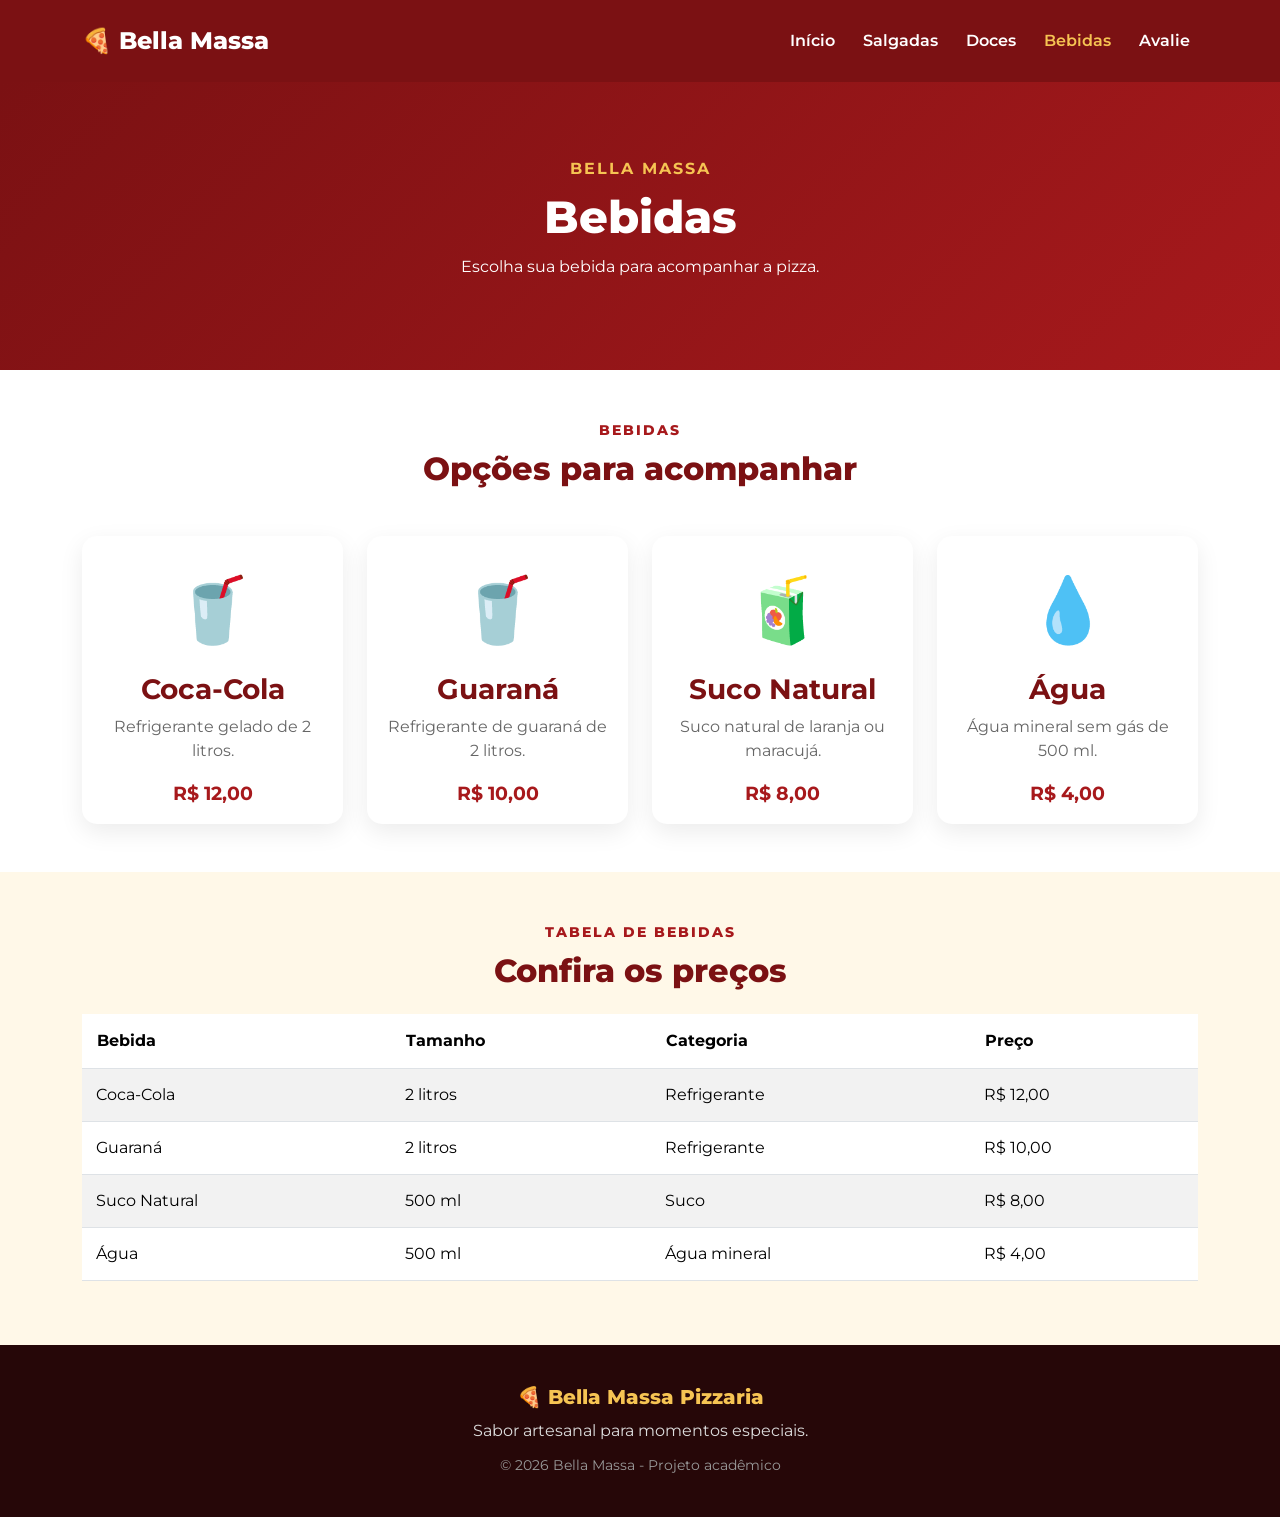
==== bebidas.html @ 67566d71 "alteração" ====
<!DOCTYPE html>
<html lang="pt-BR">
<head>
    <meta charset="UTF-8">
    <meta name="viewport" content="width=device-width, initial-scale=1.0">

    <title>Bella Massa - Bebidas</title>

    <link rel="preconnect" href="https://fonts.googleapis.com">
    <link rel="preconnect" href="https://fonts.gstatic.com" crossorigin>

    <link href="https://fonts.googleapis.com/css2?family=Montserrat:wght@400;500;600;700;800&display=swap" rel="stylesheet">

    <link href="https://cdn.jsdelivr.net/npm/bootstrap@5.3.3/dist/css/bootstrap.min.css" rel="stylesheet">

    <link rel="stylesheet" href="css/style.css">
</head>

<body>

<header>

    <nav class="navbar navbar-expand-lg navbar-dark">

        <div class="container">

            <a class="navbar-brand" href="index.html">
                🍕 Bella Massa
            </a>

            <button class="navbar-toggler" type="button" data-bs-toggle="collapse" data-bs-target="#menu">
                <span class="navbar-toggler-icon"></span>
            </button>

            <div class="collapse navbar-collapse" id="menu">

                <ul class="navbar-nav ms-auto">

                    <li class="nav-item">
                        <a class="nav-link" href="index.html">
                            Início
                        </a>
                    </li>

                    <li class="nav-item">
                        <a class="nav-link" href="salgadas.html">
                            Salgadas
                        </a>
                    </li>

                    <li class="nav-item">
                        <a class="nav-link" href="doces.html">
                            Doces
                        </a>
                    </li>

                    <li class="nav-item">
                        <a class="nav-link active" href="bebidas.html">
                            Bebidas
                        </a>
                    </li>

                    <li class="nav-item">
                        <a class="nav-link" href="contato.html">
                            Avalie
                        </a>
                    </li>

                </ul>

            </div>

        </div>

    </nav>

</header>

<main>

    <section class="titulo">

        <div class="container text-center">

            <span class="subtitulo-claro">
                BELLA MASSA
            </span>

            <h1>
                Bebidas
            </h1>

            <p>
                Escolha sua bebida para acompanhar a pizza.
            </p>

        </div>

    </section>

    <section class="container py-5">

        <div class="text-center mb-5">

            <span class="subtitulo">
                BEBIDAS
            </span>

            <h2>
                Opções para acompanhar
            </h2>

        </div>

        <div class="row g-4">

            <div class="col-md-6 col-lg-3">

                <div class="card bebida-card h-100 text-center">

                    <div class="bebida-icone">
                        🥤
                    </div>

                    <div class="card-body">

                        <h3>
                            Coca-Cola
                        </h3>

                        <p>
                            Refrigerante gelado de 2 litros.
                        </p>

                        <strong>
                            R$ 12,00
                        </strong>

                    </div>

                </div>

            </div>

            <div class="col-md-6 col-lg-3">

                <div class="card bebida-card h-100 text-center">

                    <div class="bebida-icone">
                        🥤
                    </div>

                    <div class="card-body">

                        <h3>
                            Guaraná
                        </h3>

                        <p>
                            Refrigerante de guaraná de 2 litros.
                        </p>

                        <strong>
                            R$ 10,00
                        </strong>

                    </div>

                </div>

            </div>

            <div class="col-md-6 col-lg-3">

                <div class="card bebida-card h-100 text-center">

                    <div class="bebida-icone">
                        🧃
                    </div>

                    <div class="card-body">

                        <h3>
                            Suco Natural
                        </h3>

                        <p>
                            Suco natural de laranja ou maracujá.
                        </p>

                        <strong>
                            R$ 8,00
                        </strong>

                    </div>

                </div>

            </div>

            <div class="col-md-6 col-lg-3">

                <div class="card bebida-card h-100 text-center">

                    <div class="bebida-icone">
                        💧
                    </div>

                    <div class="card-body">

                        <h3>
                            Água
                        </h3>

                        <p>
                            Água mineral sem gás de 500 ml.
                        </p>

                        <strong>
                            R$ 4,00
                        </strong>

                    </div>

                </div>

            </div>

        </div>

    </section>

    <section class="fundo-claro py-5">

        <div class="container">

            <div class="text-center mb-4">

                <span class="subtitulo">
                    TABELA DE BEBIDAS
                </span>

                <h2>
                    Confira os preços
                </h2>

            </div>

            <div class="table-responsive">

                <table class="table table-striped table-hover tabela">

                    <thead>

                        <tr>
                            <th>Bebida</th>
                            <th>Tamanho</th>
                            <th>Categoria</th>
                            <th>Preço</th>
                        </tr>

                    </thead>

                    <tbody>

                        <tr>
                            <td>Coca-Cola</td>
                            <td>2 litros</td>
                            <td>Refrigerante</td>
                            <td>R$ 12,00</td>
                        </tr>

                        <tr>
                            <td>Guaraná</td>
                            <td>2 litros</td>
                            <td>Refrigerante</td>
                            <td>R$ 10,00</td>
                        </tr>

                        <tr>
                            <td>Suco Natural</td>
                            <td>500 ml</td>
                            <td>Suco</td>
                            <td>R$ 8,00</td>
                        </tr>

                        <tr>
                            <td>Água</td>
                            <td>500 ml</td>
                            <td>Água mineral</td>
                            <td>R$ 4,00</td>
                        </tr>

                    </tbody>

                </table>

            </div>

        </div>

    </section>

</main>

<footer>

    <div class="container text-center">

        <h5>
            🍕 Bella Massa Pizzaria
        </h5>

        <p>
            Sabor artesanal para momentos especiais.
        </p>

        <small>
            © 2026 Bella Massa - Projeto acadêmico
        </small>

    </div>

</footer>

<script src="https://cdn.jsdelivr.net/npm/bootstrap@5.3.3/dist/js/bootstrap.bundle.min.js"></script>

</body>
</html>
---- css/style.css ----
* {
    margin: 0;
    padding: 0;
    box-sizing: border-box;
}

body {
    font-family: 'Montserrat', sans-serif;
    color: #292929;
    background-color: #fff;
}

.navbar {
    background-color: #7b1113;
    padding: 18px 0;
}

.navbar-brand {
    font-size: 1.5rem;
    font-weight: 800;
}

.nav-link {
    color: #fff !important;
    font-weight: 600;
    margin-left: 12px;
}

.nav-link:hover,
.nav-link.active {
    color: #f6c453 !important;
}

.hero {
    background: linear-gradient(135deg, #fff8e8, #ffffff);
    padding: 90px 0;
}

.hero h1 {
    font-size: 3.3rem;
    font-weight: 800;
    color: #7b1113;
    line-height: 1.15;
    margin: 20px 0;
}

.hero p {
    font-size: 1.1rem;
    color: #666;
    line-height: 1.8;
    max-width: 600px;
    margin-bottom: 30px;
}

.hero-img {
    width: 100%;
    height: 430px;
    object-fit: cover;
    border-radius: 25px;
    box-shadow: 0 15px 40px rgba(0, 0, 0, 0.18);
}

.badge-destaque {
    background-color: #f6c453;
    color: #7b1113;
    padding: 10px 15px;
    font-size: 0.8rem;
}

.btn-principal {
    background-color: #7b1113;
    color: #fff;
    border: 2px solid #7b1113;
    padding: 12px 24px;
    font-weight: 700;
    border-radius: 8px;
}

.btn-principal:hover {
    background-color: #a7191c;
    border-color: #a7191c;
    color: #fff;
}

.btn-secundario {
    background-color: transparent;
    color: #7b1113;
    border: 2px solid #7b1113;
    padding: 12px 24px;
    font-weight: 700;
    border-radius: 8px;
    margin-left: 8px;
}

.btn-secundario:hover {
    background-color: #7b1113;
    color: #fff;
}

.subtitulo {
    color: #a7191c;
    font-weight: 800;
    font-size: 0.85rem;
    letter-spacing: 2px;
}

.subtitulo-claro {
    color: #f6c453;
    font-weight: 700;
    letter-spacing: 2px;
}

h2 {
    color: #7b1113;
    font-weight: 800;
    margin-top: 8px;
}

.categoria-card {
    border: none;
    border-radius: 16px;
    overflow: hidden;
    box-shadow: 0 8px 25px rgba(0, 0, 0, 0.1);
    transition: 0.3s;
}

.categoria-card:hover {
    transform: translateY(-8px);
    box-shadow: 0 15px 35px rgba(0, 0, 0, 0.15);
}

.categoria-card img {
    height: 240px;
    object-fit: cover;
}

.categoria-card h3 {
    color: #7b1113;
    font-weight: 700;
}

.categoria-card p {
    color: #666;
    line-height: 1.6;
}

.promocao {
    background-color: #7b1113;
    color: #fff;
    padding: 60px 0;
}

.promocao span {
    color: #f6c453;
    font-weight: 800;
    letter-spacing: 2px;
}

.promocao h2 {
    color: #fff;
    margin-top: 10px;
}

.promocao p {
    font-size: 1.05rem;
}

.titulo {
    background: linear-gradient(135deg, #7b1113, #a7191c);
    color: #fff;
    padding: 75px 0;
}

.titulo h1 {
    font-size: 2.8rem;
    font-weight: 800;
    margin-top: 10px;
}

.titulo p {
    margin-top: 10px;
}

.produto {
    border: none;
    border-radius: 15px;
    overflow: hidden;
    box-shadow: 0 8px 25px rgba(0, 0, 0, 0.09);
    transition: 0.3s;
}

.produto:hover {
    transform: translateY(-8px);
    box-shadow: 0 15px 35px rgba(0, 0, 0, 0.15);
}

.produto img {
    height: 230px;
    object-fit: cover;
}

.produto h3 {
    color: #7b1113;
    font-size: 1.25rem;
    font-weight: 700;
    margin-top: 15px;
}

.produto p {
    color: #666;
    font-size: 0.9rem;
    line-height: 1.6;
}

.produto strong {
    color: #a7191c;
    font-size: 1.15rem;
}

.fundo-claro {
    background-color: #fff8e8;
}

.bebida-card {
    border: none;
    border-radius: 15px;
    padding-top: 25px;
    box-shadow: 0 8px 25px rgba(0, 0, 0, 0.08);
    transition: 0.3s;
}

.bebida-card:hover {
    transform: translateY(-8px);
}

.bebida-card h3 {
    color: #7b1113;
    font-weight: 700;
}

.bebida-card p {
    color: #666;
}

.bebida-card strong {
    color: #a7191c;
    font-size: 1.2rem;
}

.bebida-icone {
    font-size: 4rem;
}

.tabela {
    background-color: #fff;
}

.tabela thead {
    background-color: #7b1113;
    color: #fff;
}

.tabela th {
    padding: 15px;
}

.tabela td {
    padding: 14px;
}

.formulario {
    background-color: #fff;
    padding: 45px;
    border-radius: 18px;
    box-shadow: 0 10px 35px rgba(0, 0, 0, 0.1);
}

.formulario h2 {
    color: #7b1113;
}

.form-control,
.form-select {
    padding: 12px;
    border-radius: 8px;
    border: 1px solid #ddd;
}

.form-control:focus,
.form-select:focus {
    border-color: #a7191c;
    box-shadow: 0 0 0 0.2rem rgba(167, 25, 28, 0.15);
}

.form-label {
    font-weight: 600;
}

footer {
    background-color: #260708;
    color: #fff;
    padding: 40px 0;
}

footer h5 {
    color: #f6c453;
    font-weight: 800;
}

footer p {
    color: #ddd;
    margin: 10px 0;
}

footer small {
    color: #999;
}

@media (max-width: 768px) {

    .hero {
        padding: 60px 0;
    }

    .hero h1 {
        font-size: 2.3rem;
    }

    .hero-img {
        height: 300px;
    }

    .btn-secundario {
        margin-left: 0;
        margin-top: 10px;
    }

    .titulo {
        padding: 55px 0;
    }

    .titulo h1 {
        font-size: 2.2rem;
    }

    .formulario {
        padding: 25px;
    }

    .promocao {
        text-align: center;
    }

    .promocao .btn {
        margin-top: 20px;
    }
}
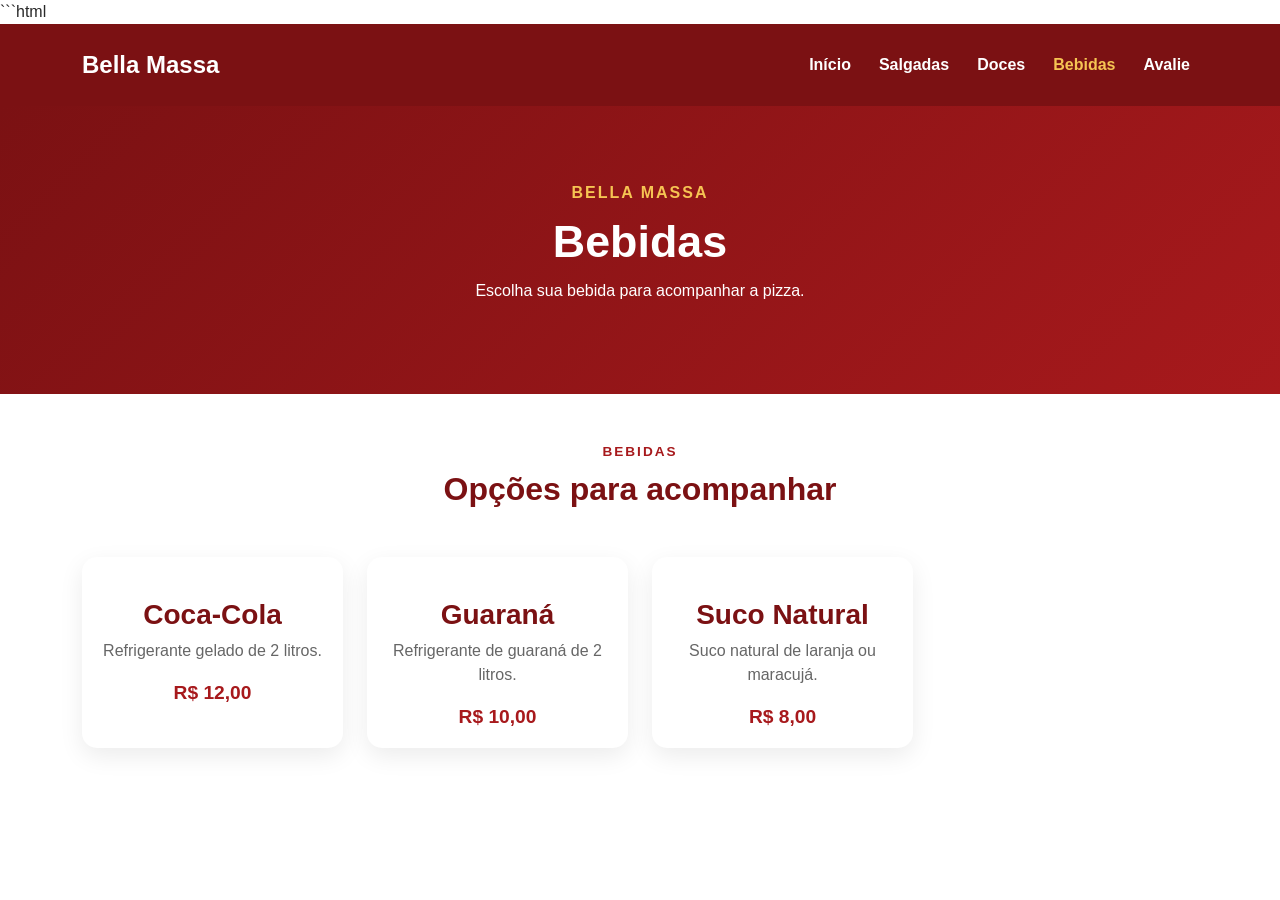
==== commit 76d0bc55: "terminar" ====
--- a/bebidas.html
+++ b/bebidas.html
@@ -1,329 +1,86 @@
+```html
 <!DOCTYPE html>
 <html lang="pt-BR">
 <head>
-    <meta charset="UTF-8">
-    <meta name="viewport" content="width=device-width, initial-scale=1.0">
-
-    <title>Bella Massa - Bebidas</title>
-
-    <link rel="preconnect" href="https://fonts.googleapis.com">
-    <link rel="preconnect" href="https://fonts.gstatic.com" crossorigin>
-
-    <link href="https://fonts.googleapis.com/css2?family=Montserrat:wght@400;500;600;700;800&display=swap" rel="stylesheet">
-
-    <link href="https://cdn.jsdelivr.net/npm/bootstrap@5.3.3/dist/css/bootstrap.min.css" rel="stylesheet">
-
-    <link rel="stylesheet" href="css/style.css">
+<meta charset="UTF-8">
+<meta name="viewport" content="width=device-width,initial-scale=1">
+<title>Bella Massa - Bebidas</title>
+<link href="https://cdn.jsdelivr.net/npm/bootstrap@5.3.3/dist/css/bootstrap.min.css" rel="stylesheet">
+<link rel="stylesheet" href="css/style.css">
 </head>
 
 <body>
 
 <header>
-
-    <nav class="navbar navbar-expand-lg navbar-dark">
-
-        <div class="container">
-
-            <a class="navbar-brand" href="index.html">
-                🍕 Bella Massa
-            </a>
-
-            <button class="navbar-toggler" type="button" data-bs-toggle="collapse" data-bs-target="#menu">
-                <span class="navbar-toggler-icon"></span>
-            </button>
-
-            <div class="collapse navbar-collapse" id="menu">
-
-                <ul class="navbar-nav ms-auto">
-
-                    <li class="nav-item">
-                        <a class="nav-link" href="index.html">
-                            Início
-                        </a>
-                    </li>
-
-                    <li class="nav-item">
-                        <a class="nav-link" href="salgadas.html">
-                            Salgadas
-                        </a>
-                    </li>
-
-                    <li class="nav-item">
-                        <a class="nav-link" href="doces.html">
-                            Doces
-                        </a>
-                    </li>
-
-                    <li class="nav-item">
-                        <a class="nav-link active" href="bebidas.html">
-                            Bebidas
-                        </a>
-                    </li>
-
-                    <li class="nav-item">
-                        <a class="nav-link" href="contato.html">
-                            Avalie
-                        </a>
-                    </li>
-
-                </ul>
-
-            </div>
-
-        </div>
-
-    </nav>
-
+<nav class="navbar navbar-expand-lg navbar-dark">
+<div class="container">
+<a class="navbar-brand" href="index.html">Bella Massa</a>
+<button class="navbar-toggler" data-bs-toggle="collapse" data-bs-target="#menu">
+<span class="navbar-toggler-icon"></span>
+</button>
+<div class="collapse navbar-collapse" id="menu">
+<ul class="navbar-nav ms-auto">
+<li><a class="nav-link" href="index.html">Início</a></li>
+<li><a class="nav-link" href="salgadas.html">Salgadas</a></li>
+<li><a class="nav-link" href="doces.html">Doces</a></li>
+<li><a class="nav-link active" href="bebidas.html">Bebidas</a></li>
+<li><a class="nav-link" href="contato.html">Avalie</a></li>
+</ul>
+</div>
+</div>
+</nav>
 </header>
 
 <main>
 
-    <section class="titulo">
+<section class="titulo">
+<div class="container text-center">
+<span class="subtitulo-claro">BELLA MASSA</span>
+<h1>Bebidas</h1>
+<p>Escolha sua bebida para acompanhar a pizza.</p>
+</div>
+</section>
 
-        <div class="container text-center">
+<section class="container py-5">
+<div class="text-center mb-5">
+<span class="subtitulo">BEBIDAS</span>
+<h2>Opções para acompanhar</h2>
+</div>
 
-            <span class="subtitulo-claro">
-                BELLA MASSA
-            </span>
+<div class="row g-4">
 
-            <h1>
-                Bebidas
-            </h1>
+<div class="col-md-6 col-lg-3">
+<div class="card bebida-card h-100 text-center">
+<div class="bebida-icone"></div>
+<div class="card-body">
+<h3>Coca-Cola</h3>
+<p>Refrigerante gelado de 2 litros.</p>
+<strong>R$ 12,00</strong>
+</div>
+</div>
+</div>
 
-            <p>
-                Escolha sua bebida para acompanhar a pizza.
-            </p>
+<div class="col-md-6 col-lg-3">
+<div class="card bebida-card h-100 text-center">
+<div class="bebida-icone"></div>
+<div class="card-body">
+<h3>Guaraná</h3>
+<p>Refrigerante de guaraná de 2 litros.</p>
+<strong>R$ 10,00</strong>
+</div>
+</div>
+</div>
 
-        </div>
+<div class="col-md-6 col-lg-3">
+<div class="card bebida-card h-100 text-center">
+<div class="bebida-icone"></div>
+<div class="card-body">
+<h3>Suco Natural</h3>
+<p>Suco natural de laranja ou maracujá.</p>
+<strong>R$ 8,00</strong>
+</div>
+</div>
+</div>
 
-    </section>
-
-    <section class="container py-5">
-
-        <div class="text-center mb-5">
-
-            <span class="subtitulo">
-                BEBIDAS
-            </span>
-
-            <h2>
-                Opções para acompanhar
-            </h2>
-
-        </div>
-
-        <div class="row g-4">
-
-            <div class="col-md-6 col-lg-3">
-
-                <div class="card bebida-card h-100 text-center">
-
-                    <div class="bebida-icone">
-                        🥤
-                    </div>
-
-                    <div class="card-body">
-
-                        <h3>
-                            Coca-Cola
-                        </h3>
-
-                        <p>
-                            Refrigerante gelado de 2 litros.
-                        </p>
-
-                        <strong>
-                            R$ 12,00
-                        </strong>
-
-                    </div>
-
-                </div>
-
-            </div>
-
-            <div class="col-md-6 col-lg-3">
-
-                <div class="card bebida-card h-100 text-center">
-
-                    <div class="bebida-icone">
-                        🥤
-                    </div>
-
-                    <div class="card-body">
-
-                        <h3>
-                            Guaraná
-                        </h3>
-
-                        <p>
-                            Refrigerante de guaraná de 2 litros.
-                        </p>
-
-                        <strong>
-                            R$ 10,00
-                        </strong>
-
-                    </div>
-
-                </div>
-
-            </div>
-
-            <div class="col-md-6 col-lg-3">
-
-                <div class="card bebida-card h-100 text-center">
-
-                    <div class="bebida-icone">
-                        🧃
-                    </div>
-
-                    <div class="card-body">
-
-                        <h3>
-                            Suco Natural
-                        </h3>
-
-                        <p>
-                            Suco natural de laranja ou maracujá.
-                        </p>
-
-                        <strong>
-                            R$ 8,00
-                        </strong>
-
-                    </div>
-
-                </div>
-
-            </div>
-
-            <div class="col-md-6 col-lg-3">
-
-                <div class="card bebida-card h-100 text-center">
-
-                    <div class="bebida-icone">
-                        💧
-                    </div>
-
-                    <div class="card-body">
-
-                        <h3>
-                            Água
-                        </h3>
-
-                        <p>
-                            Água mineral sem gás de 500 ml.
-                        </p>
-
-                        <strong>
-                            R$ 4,00
-                        </strong>
-
-                    </div>
-
-                </div>
-
-            </div>
-
-        </div>
-
-    </section>
-
-    <section class="fundo-claro py-5">
-
-        <div class="container">
-
-            <div class="text-center mb-4">
-
-                <span class="subtitulo">
-                    TABELA DE BEBIDAS
-                </span>
-
-                <h2>
-                    Confira os preços
-                </h2>
-
-            </div>
-
-            <div class="table-responsive">
-
-                <table class="table table-striped table-hover tabela">
-
-                    <thead>
-
-                        <tr>
-                            <th>Bebida</th>
-                            <th>Tamanho</th>
-                            <th>Categoria</th>
-                            <th>Preço</th>
-                        </tr>
-
-                    </thead>
-
-                    <tbody>
-
-                        <tr>
-                            <td>Coca-Cola</td>
-                            <td>2 litros</td>
-                            <td>Refrigerante</td>
-                            <td>R$ 12,00</td>
-                        </tr>
-
-                        <tr>
-                            <td>Guaraná</td>
-                            <td>2 litros</td>
-                            <td>Refrigerante</td>
-                            <td>R$ 10,00</td>
-                        </tr>
-
-                        <tr>
-                            <td>Suco Natural</td>
-                            <td>500 ml</td>
-                            <td>Suco</td>
-                            <td>R$ 8,00</td>
-                        </tr>
-
-                        <tr>
-                            <td>Água</td>
-                            <td>500 ml</td>
-                            <td>Água mineral</td>
-                            <td>R$ 4,00</td>
-                        </tr>
-
-                    </tbody>
-
-                </table>
-
-            </div>
-
-        </div>
-
-    </section>
-
-</main>
-
-<footer>
-
-    <div class="container text-center">
-
-        <h5>
-            🍕 Bella Massa Pizzaria
-        </h5>
-
-        <p>
-            Sabor artesanal para momentos especiais.
-        </p>
-
-        <small>
-            © 2026 Bella Massa - Projeto acadêmico
-        </small>
-
-    </div>
-
-</footer>
-
-<script src="https://cdn.jsdelivr.net/npm/bootstrap@5.3.3/dist/js/bootstrap.bundle.min.js"></script>
-
-</body>
-</html>
+<div class="col-md-6 col-lg-3"
+```
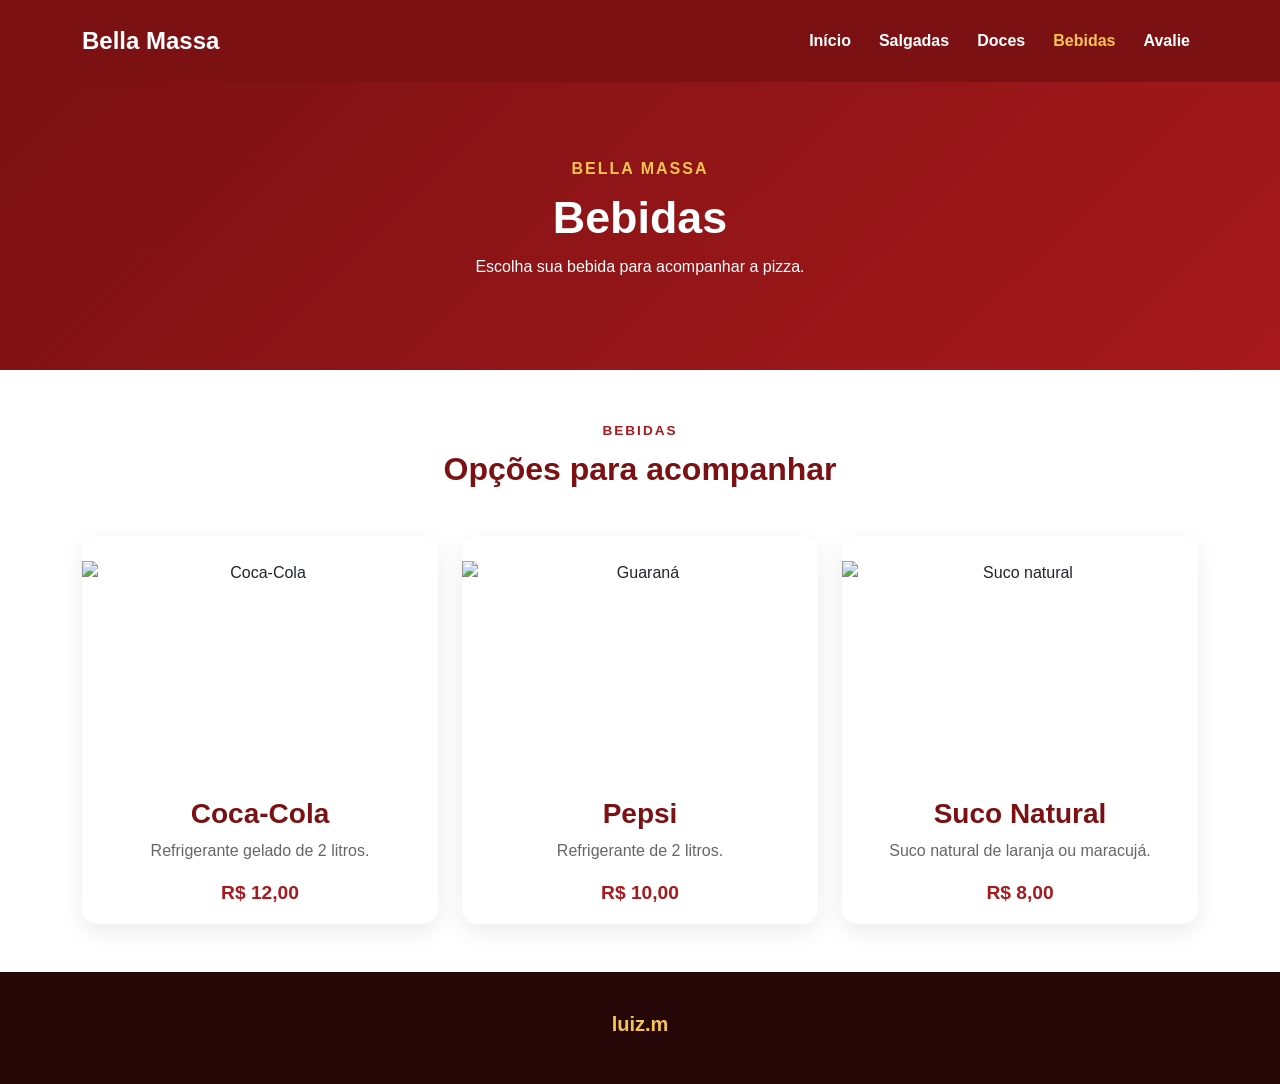
==== commit 18a7b459: "acabou" ====
--- a/bebidas.html
+++ b/bebidas.html
@@ -1,12 +1,18 @@
-```html
+
 <!DOCTYPE html>
 <html lang="pt-BR">
+
 <head>
 <meta charset="UTF-8">
 <meta name="viewport" content="width=device-width,initial-scale=1">
 <title>Bella Massa - Bebidas</title>
+
 <link href="https://cdn.jsdelivr.net/npm/bootstrap@5.3.3/dist/css/bootstrap.min.css" rel="stylesheet">
 <link rel="stylesheet" href="css/style.css">
+
+<style>
+.bebida-card img{height:220px;object-fit:cover}
+</style>
 </head>
 
 <body>
@@ -15,10 +21,8 @@
 <nav class="navbar navbar-expand-lg navbar-dark">
 <div class="container">
 <a class="navbar-brand" href="index.html">Bella Massa</a>
-<button class="navbar-toggler" data-bs-toggle="collapse" data-bs-target="#menu">
-<span class="navbar-toggler-icon"></span>
-</button>
-<div class="collapse navbar-collapse" id="menu">
+
+<div class="collapse navbar-collapse show">
 <ul class="navbar-nav ms-auto">
 <li><a class="nav-link" href="index.html">Início</a></li>
 <li><a class="nav-link" href="salgadas.html">Salgadas</a></li>
@@ -49,9 +53,9 @@
 
 <div class="row g-4">
 
-<div class="col-md-6 col-lg-3">
+<div class="col-md-6 col-lg-4">
 <div class="card bebida-card h-100 text-center">
-<div class="bebida-icone"></div>
+<img src="https://images.unsplash.com/photo-1554866585-cd94860890b7?auto=format&fit=crop&w=700&q=80" alt="Coca-Cola">
 <div class="card-body">
 <h3>Coca-Cola</h3>
 <p>Refrigerante gelado de 2 litros.</p>
@@ -60,20 +64,20 @@
 </div>
 </div>
 
-<div class="col-md-6 col-lg-3">
+<div class="col-md-6 col-lg-4">
 <div class="card bebida-card h-100 text-center">
-<div class="bebida-icone"></div>
+<img src="https://images.unsplash.com/photo-1629203851122-3726ecdf080e?auto=format&fit=crop&w=700&q=80" alt="Guaraná">
 <div class="card-body">
-<h3>Guaraná</h3>
-<p>Refrigerante de guaraná de 2 litros.</p>
+<h3>Pepsi</h3>
+<p>Refrigerante de 2 litros.</p>
 <strong>R$ 10,00</strong>
 </div>
 </div>
 </div>
 
-<div class="col-md-6 col-lg-3">
+<div class="col-md-6 col-lg-4">
 <div class="card bebida-card h-100 text-center">
-<div class="bebida-icone"></div>
+<img src="https://images.unsplash.com/photo-1600271886742-f049cd451bba?auto=format&fit=crop&w=700&q=80" alt="Suco natural">
 <div class="card-body">
 <h3>Suco Natural</h3>
 <p>Suco natural de laranja ou maracujá.</p>
@@ -82,5 +86,18 @@
 </div>
 </div>
 
-<div class="col-md-6 col-lg-3"
-```
+</div>
+</section>
+
+</main>
+
+<footer>
+<div class="container text-center">
+<h5>luiz.m</h5>
+
+</div>
+</footer>
+
+</body>
+</html>
+
